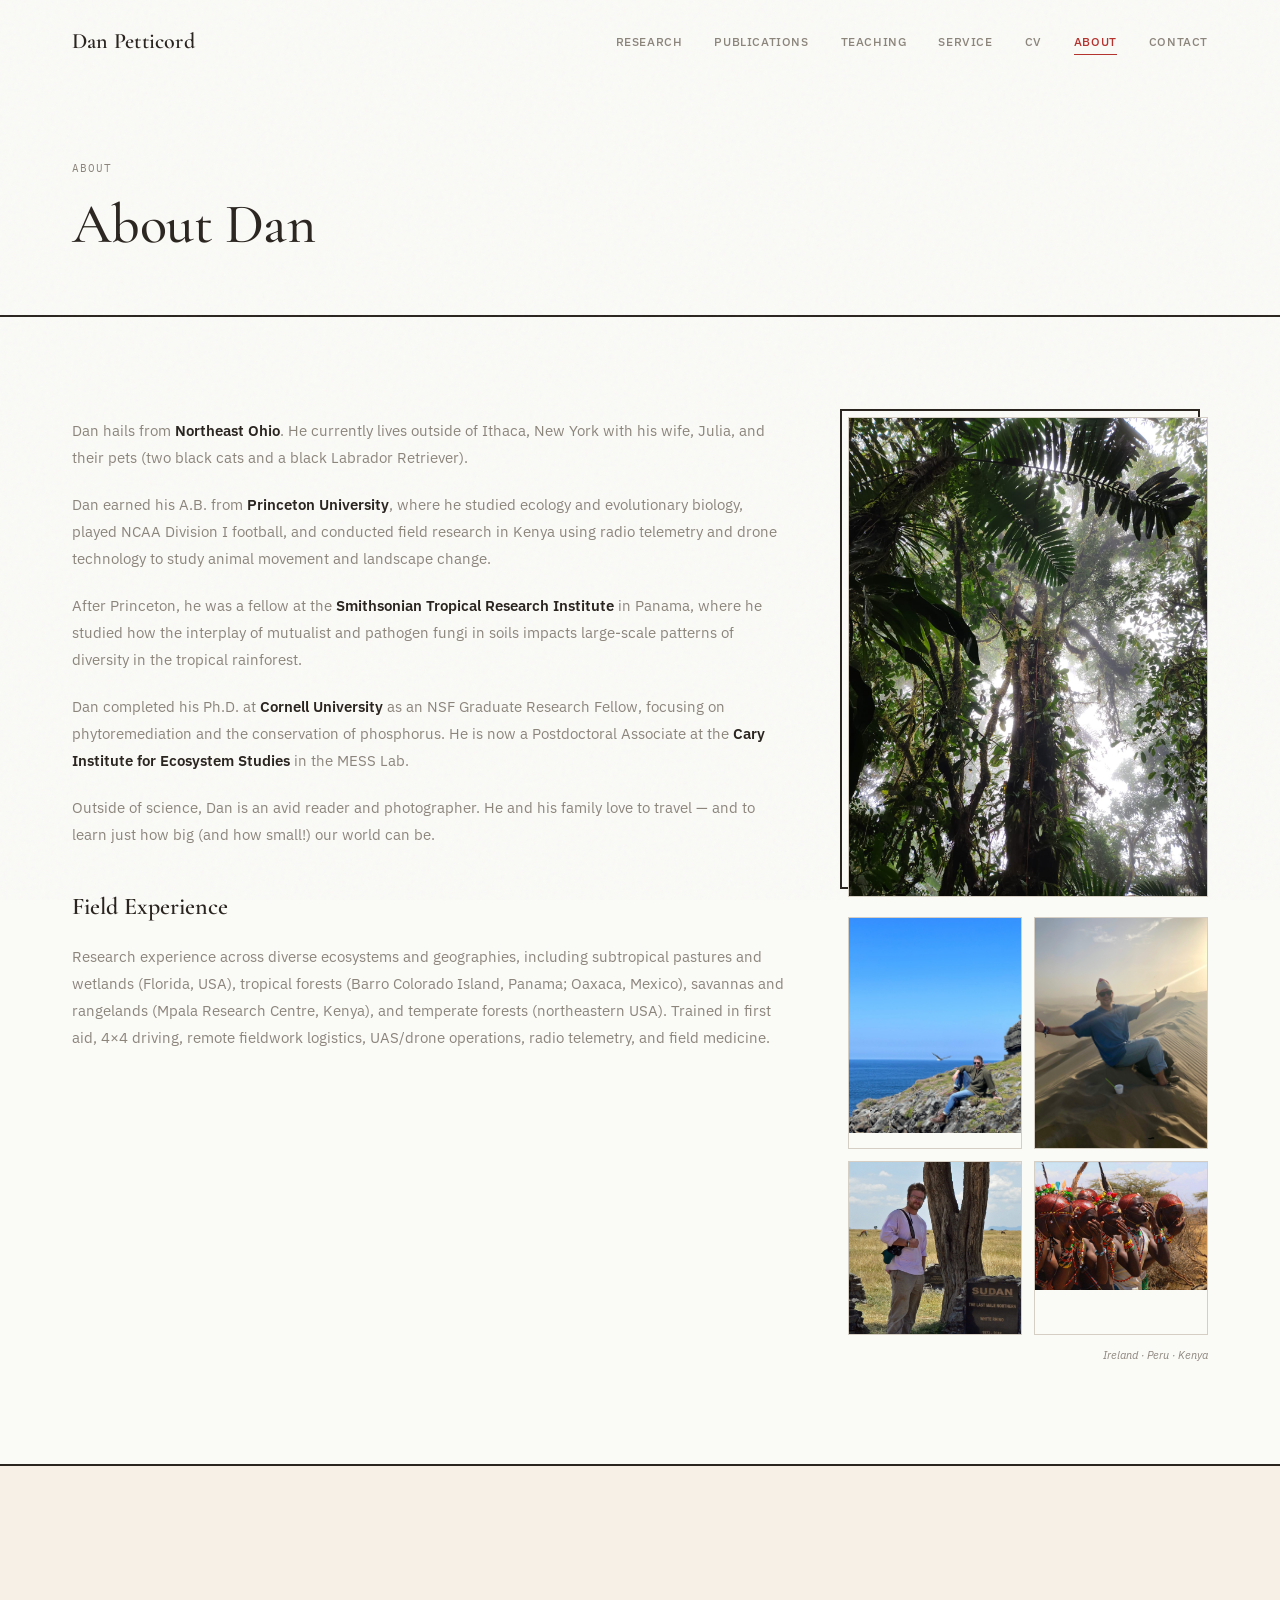
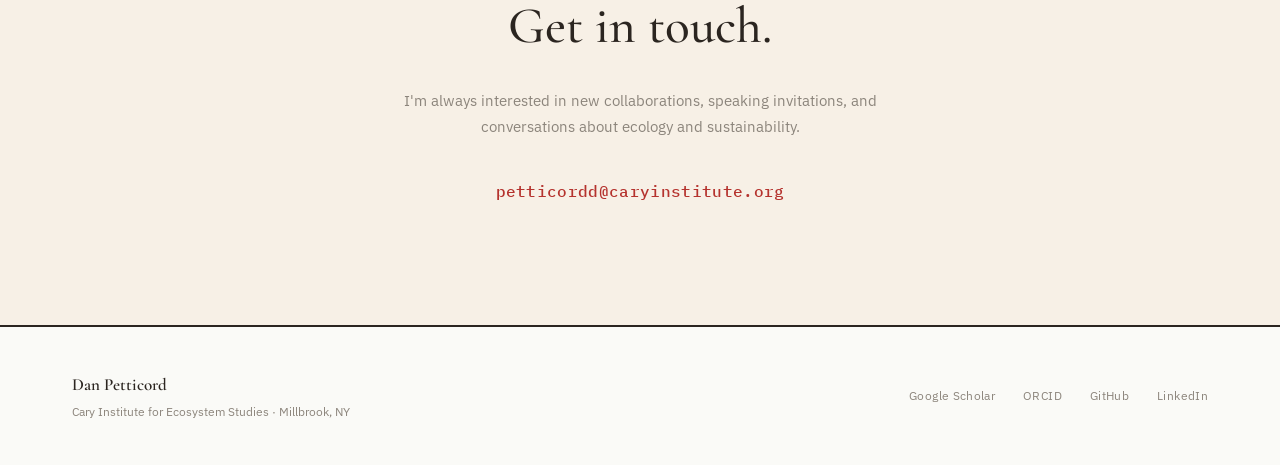
==== about.html @ d8cc1dd7 "v5" ====
<!DOCTYPE html>
<html lang="en">
<head>
  <meta charset="UTF-8">
  <meta name="viewport" content="width=device-width, initial-scale=1.0">
  <title>About — Dan Petticord</title>
  <link rel="preconnect" href="https://fonts.googleapis.com">
  <link rel="preconnect" href="https://fonts.gstatic.com" crossorigin>
  <link href="https://fonts.googleapis.com/css2?family=Cormorant+Garamond:ital,wght@0,300;0,400;0,500;0,600;0,700;1,300;1,400&family=IBM+Plex+Sans:ital,wght@0,300;0,400;0,500;0,600;0,700;1,300;1,400&family=IBM+Plex+Mono:wght@300;400;500&display=swap" rel="stylesheet">
  <link rel="stylesheet" href="css/styles.css">
</head>
<body>

<nav class="nav">
  <a href="index.html" class="nav-name">Dan Petticord</a>
  <div class="nav-links">
    <a href="research.html" class="nav-link">Research</a>
    <a href="publications.html" class="nav-link">Publications</a>
    <a href="teaching.html" class="nav-link">Teaching</a>
    <a href="service.html" class="nav-link">Service</a>
    <a href="cv.html" class="nav-link">CV</a>
    <a href="about.html" class="nav-link active">About</a>
    <a href="contact.html" class="nav-link">Contact</a>
  </div>
  <button class="nav-hamburger" aria-label="Menu"><span></span><span></span><span></span></button>
</nav>

<header class="page-header">
  <div class="page-header-label">About</div>
  <h1 class="page-header-title">About Dan</h1>
</header>

<section class="section about-layout">
  <div class="prose fade-in">
    <p>Dan hails from <strong>Northeast Ohio</strong>. He currently lives outside of Ithaca, New York with his wife, Julia, and their pets (two black cats and a black Labrador Retriever).</p>
    <p>Dan earned his A.B. from <strong>Princeton University</strong>, where he studied ecology and evolutionary biology, played NCAA Division I football, and conducted field research in Kenya using radio telemetry and drone technology to study animal movement and landscape change.</p>
    <p>After Princeton, he was a fellow at the <strong>Smithsonian Tropical Research Institute</strong> in Panama, where he studied how the interplay of mutualist and pathogen fungi in soils impacts large-scale patterns of diversity in the tropical rainforest.</p>
    <p>Dan completed his Ph.D. at <strong>Cornell University</strong> as an NSF Graduate Research Fellow, focusing on phytoremediation and the conservation of phosphorus. He is now a Postdoctoral Associate at the <strong>Cary Institute for Ecosystem Studies</strong> in the MESS Lab.</p>
    <p>Outside of science, Dan is an avid reader and photographer. He and his family love to travel — and to learn just how big (and how small!) our world can be.</p>

    <h3>Field Experience</h3>
    <p>Research experience across diverse ecosystems and geographies, including subtropical pastures and wetlands (Florida, USA), tropical forests (Barro Colorado Island, Panama; Oaxaca, Mexico), savannas and rangelands (Mpala Research Centre, Kenya), and temperate forests (northeastern USA). Trained in first aid, 4×4 driving, remote fieldwork logistics, UAS/drone operations, radio telemetry, and field medicine.</p>
  </div>

  <!-- Photo gallery placeholder -->
  <div class="fade-in anim-delay-2" style="position:sticky;top:120px;">
    <div style="position:relative;">
      <div style="position:absolute;top:-8px;left:-8px;right:8px;bottom:8px;border:2px solid var(--border-dark);z-index:0;"></div>
      <div style="position:relative;z-index:1;width:100%;aspect-ratio:3/4;overflow:hidden;background:var(--grid);border:1px solid var(--border);">
        <img src="images/Climbing.jpg" alt="Dan climbing in the tropical forest canopy" style="width:100%;height:100%;object-fit:cover;">
      </div>
    </div>
    <!-- Additional photos -->
    <div style="display:grid;grid-template-columns:1fr 1fr;gap:12px;margin-top:20px;">
      <div class="photo-gallery-item">
        <img src="images/Ireland.jpg" alt="Ireland">
      </div>
      <div class="photo-gallery-item">
        <img src="images/dan-huacachina.jpg" alt="Dan in Huacachina, Peru">
      </div>
    </div>
    <div style="display:grid;grid-template-columns:1fr 1fr;gap:12px;margin-top:12px;">
      <div class="photo-gallery-item">
        <img src="images/Sudan.jpg" alt="With Sudan, the last male northern white rhino">
      </div>
      <div class="photo-gallery-item">
        <img src="images/Ma_warriors.jpg" alt="With Maasai warriors in Kenya">
      </div>
    </div>
    <p style="font-family:var(--font-sans);font-size:11px;color:var(--muted);font-style:italic;margin-top:12px;text-align:right;">Ireland &middot; Peru &middot; Kenya</p>
  </div>
</section>

<section class="contact-section fade-in">
  <div class="contact-title">Get in touch.</div>
  <div class="contact-desc">I'm always interested in new collaborations, speaking invitations, and conversations about ecology and sustainability.</div>
  <a href="mailto:petticordd@caryinstitute.org" class="contact-email">petticordd@caryinstitute.org</a>
</section>

<footer class="footer">
  <div><div class="footer-name">Dan Petticord</div><div class="footer-sub">Cary Institute for Ecosystem Studies · Millbrook, NY</div></div>
  <div class="footer-links">
    <a href="https://scholar.google.com/citations?user=s1wx64YAAAAJ&hl=en" target="_blank" class="footer-link">Google Scholar</a>
    <a href="#" class="footer-link">ORCID</a>
    <a href="https://github.com/Dpetticord3" target="_blank" class="footer-link">GitHub</a>
    <a href="#" class="footer-link">LinkedIn</a>
  </div>
</footer>
<script src="js/main.js"></script>
</body>
</html>
---- css/styles.css ----
/* ═══════════════════════════════════════════════════════════════════
   DAN PETTICORD — ACADEMIC SITE
   Parchment + Gem Tone Palette · Crisp Black Lines
   ═══════════════════════════════════════════════════════════════════ */

/* ─── CUSTOM PROPERTIES ─── */
:root {
  --warm:       #B5332E;
  --drought:    #C67D3B;
  --teal:       #2E6B6B;
  --forest:     #4A7C3F;
  --plum:       #7A5C8D;
  --slate:      #3A6B8C;
  --absent:     #A8A196;
  --bg:         #FAFAF7;
  --paper:      #F7F0E6;
  --grid:       #E8E4DD;
  --text:       #2B2520;
  --muted:      #8C857C;
  --white:      #FFFFFF;
  --border:     #D4CEC5;
  --border-dark:#2B2520;

  --font-serif: 'Cormorant Garamond', 'Georgia', serif;
  --font-sans:  'IBM Plex Sans', 'Helvetica Neue', sans-serif;
  --font-mono:  'IBM Plex Mono', 'Menlo', monospace;

  --page-pad: 72px;
  --max-width: 1280px;
}

/* ─── RESET & BASE ─── */
*, *::before, *::after { margin: 0; padding: 0; box-sizing: border-box; }

html {
  font-size: 16px;
  scroll-behavior: smooth;
  -webkit-font-smoothing: antialiased;
  -moz-osx-font-smoothing: grayscale;
}

body {
  font-family: var(--font-sans);
  background: var(--bg);
  color: var(--text);
  line-height: 1.6;
  overflow-x: hidden;
}

::selection { background: rgba(181,51,46,0.12); color: var(--text); }

::-webkit-scrollbar { width: 6px; }
::-webkit-scrollbar-track { background: var(--bg); }
::-webkit-scrollbar-thumb { background: var(--border); border-radius: 3px; }
::-webkit-scrollbar-thumb:hover { background: var(--muted); }

a { color: inherit; text-decoration: none; }
img { display: block; max-width: 100%; }

/* ─── PAPER TEXTURE OVERLAY ─── */
body::before {
  content: '';
  position: fixed; inset: 0; z-index: 0; pointer-events: none; opacity: 0.028;
  background-image: url("data:image/svg+xml,%3Csvg viewBox='0 0 256 256' xmlns='http://www.w3.org/2000/svg'%3E%3Cfilter id='n'%3E%3CfeTurbulence type='fractalNoise' baseFrequency='0.75' numOctaves='4' stitchTiles='stitch'/%3E%3C/filter%3E%3Crect width='100%25' height='100%25' filter='url(%23n)'/%3E%3C/svg%3E");
}

/* ─── NAVIGATION ─── */
.nav {
  position: fixed; top: 0; left: 0; right: 0; z-index: 100;
  display: flex; justify-content: space-between; align-items: center;
  padding: 24px var(--page-pad);
  border-bottom: 1.5px solid transparent;
  transition: all 0.4s cubic-bezier(0.16,1,0.3,1);
}

.nav.scrolled {
  padding: 14px var(--page-pad);
  background: rgba(250,250,247,0.95);
  backdrop-filter: blur(20px);
  border-bottom-color: var(--border-dark);
}

.nav-name {
  font-family: var(--font-serif);
  font-weight: 600; font-size: 22px;
  letter-spacing: 0.01em; color: var(--text);
}

.nav-links { display: flex; gap: 32px; align-items: center; }

.nav-link {
  font-family: var(--font-sans);
  font-size: 12px; font-weight: 500;
  color: var(--muted);
  letter-spacing: 0.05em; text-transform: uppercase;
  position: relative; transition: color 0.3s;
}

.nav-link::after {
  content: ''; position: absolute; bottom: -4px; left: 0;
  width: 0; height: 1.5px; background: var(--warm);
  transition: width 0.3s cubic-bezier(0.16,1,0.3,1);
}

.nav-link:hover, .nav-link.active { color: var(--warm); }
.nav-link:hover::after, .nav-link.active::after { width: 100%; }

/* Mobile hamburger */
.nav-hamburger {
  display: none; cursor: pointer; background: none; border: none;
  width: 28px; height: 20px; position: relative; z-index: 110;
}
.nav-hamburger span {
  display: block; width: 100%; height: 2px; background: var(--text);
  position: absolute; left: 0; transition: all 0.3s;
}
.nav-hamburger span:nth-child(1) { top: 0; }
.nav-hamburger span:nth-child(2) { top: 9px; }
.nav-hamburger span:nth-child(3) { top: 18px; }

/* ─── PAGE HEADER (inner pages) ─── */
.page-header {
  padding: 160px var(--page-pad) 60px;
  border-bottom: 2px solid var(--border-dark);
}

.page-header-label {
  font-family: var(--font-mono);
  font-size: 11px; font-weight: 400;
  letter-spacing: 0.1em; text-transform: uppercase;
  color: var(--muted); margin-bottom: 16px;
}

.page-header-title {
  font-family: var(--font-serif);
  font-size: clamp(36px, 4.5vw, 56px);
  font-weight: 500; line-height: 1.1;
  letter-spacing: -0.01em; color: var(--text);
}

.page-header-subtitle {
  font-family: var(--font-sans);
  font-size: 16px; color: var(--muted);
  margin-top: 16px; max-width: 600px; line-height: 1.7;
}

/* Color accent on page header */
.page-header[data-accent="warm"] .page-header-label { color: var(--warm); }
.page-header[data-accent="teal"] .page-header-label { color: var(--teal); }
.page-header[data-accent="forest"] .page-header-label { color: var(--forest); }
.page-header[data-accent="drought"] .page-header-label { color: var(--drought); }
.page-header[data-accent="slate"] .page-header-label { color: var(--slate); }
.page-header[data-accent="plum"] .page-header-label { color: var(--plum); }

/* ─── SECTION COMPONENTS ─── */
.section { padding: 100px var(--page-pad); position: relative; z-index: 1; }
.section--paper { background: var(--paper); }
.section--bordered { border-top: 2px solid var(--border-dark); }

.section-label {
  font-family: var(--font-sans);
  font-size: 11px; font-weight: 600;
  letter-spacing: 0.14em; text-transform: uppercase;
  color: var(--text); margin-bottom: 56px;
  display: flex; align-items: center; gap: 20px;
}

.section-label::after {
  content: ''; flex: 1; height: 1px; background: var(--border);
}

.section-label[data-color="warm"] { color: var(--warm); }
.section-label[data-color="teal"] { color: var(--teal); }
.section-label[data-color="forest"] { color: var(--forest); }
.section-label[data-color="drought"] { color: var(--drought); }

/* ─── STAT BAR ─── */
.stat-bar {
  display: grid; grid-template-columns: repeat(4, 1fr);
  border-top: 2px solid var(--border-dark);
  border-bottom: 2px solid var(--border-dark);
}

.stat-card {
  padding: 52px 36px; text-align: center;
  background: var(--paper);
  border-right: 1px solid var(--border);
}
.stat-card:last-child { border-right: none; }

.stat-num {
  font-family: var(--font-serif);
  font-weight: 600; font-size: 50px; line-height: 1;
  margin-bottom: 10px;
}

.stat-label {
  font-family: var(--font-sans);
  font-size: 11px; color: var(--muted);
  letter-spacing: 0.08em; text-transform: uppercase; font-weight: 500;
}

/* ─── RESEARCH CARDS ─── */
.research-grid {
  display: grid; grid-template-columns: repeat(2, 1fr); gap: 20px;
}

.research-card {
  padding: 44px 36px; border: 1px solid var(--border);
  position: relative; overflow: hidden; cursor: pointer;
  transition: all 0.35s cubic-bezier(0.16,1,0.3,1);
  text-decoration: none; display: block;
}

.research-card::before {
  content: ''; position: absolute; top: 0; left: 0; right: 0; height: 3px;
  transform: scaleX(0); transform-origin: left;
  transition: transform 0.5s cubic-bezier(0.16,1,0.3,1);
}

.research-card:hover { background: var(--white); }
.research-card:hover::before { transform: scaleX(1); }

.research-card[data-color="warm"]::before { background: var(--warm); }
.research-card[data-color="warm"]:hover { border-color: var(--warm); }
.research-card[data-color="warm"] .research-card-num { color: var(--warm); }

.research-card[data-color="teal"]::before { background: var(--teal); }
.research-card[data-color="teal"]:hover { border-color: var(--teal); }
.research-card[data-color="teal"] .research-card-num { color: var(--teal); }

.research-card[data-color="forest"]::before { background: var(--forest); }
.research-card[data-color="forest"]:hover { border-color: var(--forest); }
.research-card[data-color="forest"] .research-card-num { color: var(--forest); }

.research-card[data-color="drought"]::before { background: var(--drought); }
.research-card[data-color="drought"]:hover { border-color: var(--drought); }
.research-card[data-color="drought"] .research-card-num { color: var(--drought); }

.research-card[data-color="slate"]::before { background: var(--slate); }
.research-card[data-color="slate"]:hover { border-color: var(--slate); }
.research-card[data-color="slate"] .research-card-num { color: var(--slate); }

.research-card[data-color="plum"]::before { background: var(--plum); }
.research-card[data-color="plum"]:hover { border-color: var(--plum); }
.research-card[data-color="plum"] .research-card-num { color: var(--plum); }

.research-card-num {
  font-family: var(--font-mono);
  font-size: 11px; margin-bottom: 24px;
  letter-spacing: 0.05em; font-weight: 500;
}

.research-card-title {
  font-family: var(--font-serif);
  font-size: 26px; font-weight: 600;
  line-height: 1.2; margin-bottom: 14px; color: var(--text);
}

.research-card-desc {
  font-family: var(--font-sans);
  font-size: 14px; color: var(--muted); line-height: 1.7;
}

.research-card-more {
  margin-top: 20px; font-family: var(--font-sans);
  font-size: 12px; font-weight: 500;
  letter-spacing: 0.04em; color: transparent;
  transition: color 0.4s;
}
.research-card:hover .research-card-more { color: var(--muted); }

/* ─── PUBLICATION ITEMS ─── */
.pub-item {
  display: grid; grid-template-columns: 52px 1fr 56px;
  gap: 24px; align-items: baseline;
  padding: 18px 0 18px 12px;
  border-bottom: 1px solid var(--border);
  transition: all 0.3s; cursor: default;
}

.pub-item:hover { padding-left: 24px; background: var(--paper); }

.pub-num {
  font-family: var(--font-mono);
  font-size: 12px; color: var(--muted);
}

.pub-title {
  font-family: var(--font-sans);
  font-size: 15px; color: var(--muted);
  line-height: 1.55; transition: color 0.3s;
}
.pub-item:hover .pub-title { color: var(--text); }

.pub-first-badge {
  display: inline-block; font-family: var(--font-mono);
  font-size: 9px; font-weight: 500;
  letter-spacing: 0.1em; text-transform: uppercase;
  margin-right: 10px; padding: 2px 8px;
  border: 1.5px solid var(--warm); color: var(--warm);
  vertical-align: middle;
}

.pub-cofirst-badge {
  display: inline-block; font-family: var(--font-mono);
  font-size: 9px; font-weight: 500;
  letter-spacing: 0.1em; text-transform: uppercase;
  margin-right: 10px; padding: 2px 8px;
  border: 1.5px solid var(--drought); color: var(--drought);
  vertical-align: middle;
}

.pub-link {
  display: inline-block; font-family: var(--font-mono);
  font-size: 10px; color: var(--teal); margin-top: 6px;
  letter-spacing: 0.03em; transition: color 0.3s;
}
.pub-link:hover { color: var(--warm); }

/* Collaboration bracket grouping */
.pub-group-bracket {
  border-left: 3px solid var(--border);
  padding-left: 20px; margin-left: 12px;
  margin-top: 8px; margin-bottom: 8px;
}
.pub-group-bracket-label {
  font-family: var(--font-sans); font-size: 12px;
  font-weight: 500; color: var(--muted);
  margin-bottom: 4px; font-style: italic;
}

.pub-journal {
  font-family: var(--font-sans);
  font-size: 13px; color: var(--muted);
  font-style: italic; margin-top: 5px;
  transition: color 0.3s;
}
.pub-item:hover .pub-journal { color: var(--teal); }

.pub-year {
  font-family: var(--font-mono);
  font-size: 12px; color: var(--muted); text-align: right;
}

/* Publication group headers */
.pub-group {
  margin-top: 64px; margin-bottom: 32px;
  padding: 32px; background: var(--paper);
  border: 1px solid var(--border);
  display: grid; grid-template-columns: 1fr 200px; gap: 32px;
  align-items: center;
}

.pub-group-title {
  font-family: var(--font-serif);
  font-size: 22px; font-weight: 600;
  color: var(--text); line-height: 1.3;
}

.pub-group-desc {
  font-family: var(--font-sans);
  font-size: 13px; color: var(--muted);
  margin-top: 8px; line-height: 1.6;
}

.pub-group-photo {
  width: 100%; aspect-ratio: 4/3;
  background: var(--grid); border: 1px solid var(--border);
  display: flex; align-items: center; justify-content: center;
  font-family: var(--font-mono); font-size: 10px; color: var(--muted);
}

/* ─── JOURNEY TIMELINE ─── */
.journey-item {
  display: grid; grid-template-columns: 140px 1fr;
  gap: 32px; padding: 28px 0; position: relative;
  border-bottom: 1px solid var(--border);
}
.journey-item:last-child { border-bottom: none; }

.journey-dot {
  position: absolute; left: -24px; top: 36px;
  width: 8px; height: 8px; border-radius: 50%;
  border: 2px solid var(--bg);
}

.journey-period {
  font-family: var(--font-mono);
  font-size: 12px; color: var(--muted);
  letter-spacing: 0.03em; padding-top: 4px;
}

.journey-role {
  font-family: var(--font-serif);
  font-size: 23px; font-weight: 600;
  color: var(--text); margin-bottom: 4px;
}

.journey-place {
  font-family: var(--font-sans);
  font-size: 14px; font-weight: 500; margin-bottom: 2px;
}

.journey-detail {
  font-family: var(--font-sans);
  font-size: 13px; color: var(--muted); font-style: italic;
}

/* ─── TEACHING CARDS ─── */
.teaching-grid { display: grid; grid-template-columns: 1fr 1fr; gap: 20px; }

.teaching-card {
  padding: 32px 28px; border: 1px solid var(--border);
  background: var(--white); position: relative; overflow: hidden;
}

.teaching-strip {
  position: absolute; top: 0; left: 0; bottom: 0; width: 4px;
}

.teaching-header {
  display: flex; justify-content: space-between;
  align-items: flex-start; margin-bottom: 14px; padding-left: 8px;
}

.teaching-role {
  font-family: var(--font-mono);
  font-size: 10px; font-weight: 500;
  letter-spacing: 0.08em; text-transform: uppercase;
}

.teaching-semester {
  font-family: var(--font-mono);
  font-size: 11px; color: var(--muted);
}

.teaching-course {
  font-family: var(--font-serif);
  font-size: 23px; font-weight: 600;
  color: var(--text); margin-bottom: 4px; padding-left: 8px;
}

.teaching-code {
  font-family: var(--font-mono);
  font-size: 11px; color: var(--muted); padding-left: 8px;
}

.teaching-note {
  font-family: var(--font-sans);
  font-size: 13px; color: var(--muted);
  font-style: italic; padding-left: 8px; margin-top: 10px;
}

/* ─── CV PAGE ─── */
.cv-section { margin-bottom: 56px; }

.cv-section-title {
  font-family: var(--font-sans);
  font-size: 12px; font-weight: 600;
  letter-spacing: 0.12em; text-transform: uppercase;
  color: var(--text); padding-bottom: 12px;
  border-bottom: 2px solid var(--border-dark);
  margin-bottom: 24px;
}

.cv-entry {
  display: grid; grid-template-columns: 140px 1fr;
  gap: 24px; padding: 12px 0;
  font-size: 14px;
}

.cv-date {
  font-family: var(--font-mono);
  font-size: 12px; color: var(--muted);
  padding-top: 2px;
}

.cv-role { font-weight: 600; color: var(--text); }
.cv-place { color: var(--muted); }
.cv-detail { font-size: 13px; color: var(--muted); font-style: italic; margin-top: 2px; }

.cv-pub-entry {
  padding: 8px 0;
  font-size: 14px; color: var(--muted);
  line-height: 1.6;
}

.cv-pub-entry strong { color: var(--text); font-weight: 600; }

/* ─── BUTTONS ─── */
.btn {
  display: inline-block;
  font-family: var(--font-sans);
  font-size: 12px; font-weight: 600;
  letter-spacing: 0.08em; text-transform: uppercase;
  padding: 12px 28px; cursor: pointer;
  transition: all 0.3s; border-radius: 0;
}

.btn--primary {
  background: var(--text); color: var(--bg);
  border: 2px solid var(--text);
}
.btn--primary:hover { background: var(--warm); border-color: var(--warm); }

.btn--outline {
  background: transparent; color: var(--text);
  border: 2px solid var(--border);
}
.btn--outline:hover { border-color: var(--text); }

.btn--center { display: flex; justify-content: center; margin-top: 44px; }

/* ─── CONTACT ─── */
.contact-section {
  padding: 120px var(--page-pad);
  border-top: 2px solid var(--border-dark);
  text-align: center; background: var(--paper);
}

.contact-title {
  font-family: var(--font-serif);
  font-size: clamp(32px, 4vw, 52px);
  font-weight: 500; color: var(--text); margin-bottom: 20px;
}

.contact-desc {
  font-family: var(--font-sans);
  font-size: 15px; color: var(--muted);
  max-width: 480px; margin: 0 auto 40px; line-height: 1.7;
}

.contact-email {
  font-family: var(--font-mono);
  font-size: 16px; color: var(--warm);
  font-weight: 500; letter-spacing: 0.02em;
}

/* ─── FOOTER ─── */
.footer {
  padding: 44px var(--page-pad);
  border-top: 2px solid var(--border-dark);
  display: flex; justify-content: space-between; align-items: center;
  background: var(--bg);
}

.footer-name {
  font-family: var(--font-serif);
  font-size: 17px; font-weight: 600;
  color: var(--text); margin-bottom: 4px;
}

.footer-sub {
  font-family: var(--font-sans);
  font-size: 12px; color: var(--muted);
}

.footer-links { display: flex; gap: 28px; }

.footer-link {
  font-family: var(--font-sans);
  font-size: 12px; color: var(--muted);
  letter-spacing: 0.03em; transition: color 0.3s;
}
.footer-link:hover { color: var(--warm); }

/* ─── ANIMATIONS ─── */
.fade-in {
  opacity: 0; transform: translateY(20px);
  transition: opacity 0.7s cubic-bezier(0.16,1,0.3,1),
              transform 0.7s cubic-bezier(0.16,1,0.3,1);
}
.fade-in.visible { opacity: 1; transform: translateY(0); }

@keyframes fadeIn {
  from { opacity: 0; transform: translateY(14px); }
  to   { opacity: 1; transform: translateY(0); }
}

@keyframes pulse {
  0%, 100% { opacity: 0.3; }
  50%      { opacity: 0.7; }
}

.anim-delay-1 { transition-delay: 0.1s; }
.anim-delay-2 { transition-delay: 0.2s; }
.anim-delay-3 { transition-delay: 0.3s; }
.anim-delay-4 { transition-delay: 0.4s; }
.anim-delay-5 { transition-delay: 0.5s; }
.anim-delay-6 { transition-delay: 0.6s; }

/* ─── CONTENT PROSE ─── */
.prose { max-width: 720px; }
.prose p {
  font-family: var(--font-sans);
  font-size: 15px; color: var(--muted);
  line-height: 1.8; margin-bottom: 20px;
}
.prose p strong { color: var(--text); font-weight: 600; }
.prose h3 {
  font-family: var(--font-serif);
  font-size: 24px; font-weight: 600;
  color: var(--text); margin: 40px 0 16px;
}

/* ─── RESEARCH SUBPAGE ─── */
.research-sub-hero {
  padding: 160px var(--page-pad) 80px;
  display: grid; grid-template-columns: 1fr 1fr; gap: 60px;
  align-items: end;
  border-bottom: 2px solid var(--border-dark);
}

.research-sub-papers {
  padding: 80px var(--page-pad);
}

.research-paper-card {
  display: grid; grid-template-columns: 1fr 240px;
  gap: 32px; padding: 28px 0;
  border-bottom: 1px solid var(--border);
  align-items: start;
}

.research-paper-card:last-child { border-bottom: none; }

.research-paper-title {
  font-family: var(--font-sans);
  font-size: 15px; font-weight: 500;
  color: var(--text); line-height: 1.5; margin-bottom: 6px;
}

.research-paper-journal {
  font-family: var(--font-sans);
  font-size: 13px; color: var(--muted); font-style: italic;
}

.research-paper-figure {
  width: 100%; aspect-ratio: 16/10;
  background: var(--grid); border: 1px solid var(--border);
  display: flex; align-items: center; justify-content: center;
  font-family: var(--font-mono); font-size: 10px; color: var(--muted);
}

/* ─── ABOUT PAGE LAYOUT ─── */
.about-layout {
  display: grid;
  grid-template-columns: 1fr 360px;
  gap: 60px;
  align-items: start;
}

/* ─── PHOTO GALLERIES ─── */
.photo-gallery {
  display: grid;
  gap: 20px;
  padding: 48px var(--page-pad);
  align-items: start;
}
.photo-gallery--cols-3 { grid-template-columns: repeat(3, 1fr); }
.photo-gallery--cols-2 { grid-template-columns: repeat(2, 1fr); }
.photo-gallery--cols-1 { grid-template-columns: 1fr; max-width: 480px; }

.photo-gallery-item {
  border: 1px solid var(--border);
  overflow: hidden;
}
.photo-gallery-item img {
  width: 100%;
  height: auto;
  display: block;
}
.photo-gallery-caption {
  font-family: var(--font-sans);
  font-size: 11px;
  color: var(--muted);
  font-style: italic;
  margin-top: 12px;
  text-align: right;
  padding: 0 var(--page-pad);
}

/* ─── PAGE BANNER (teaching, service) ─── */
.page-banner {
  padding: 40px var(--page-pad) 0;
}
.page-banner-strip {
  width: 100%;
  overflow: hidden;
  border-bottom: 2px solid var(--border-dark);
}
.page-banner-strip img {
  width: 100%;
  height: auto;
  display: block;
}
.page-banner-caption {
  font-family: var(--font-sans);
  font-size: 11px;
  color: var(--muted);
  font-style: italic;
  margin-top: 10px;
  text-align: right;
}

/* ─── MEDIA CARDS (service page) ─── */
.media-grid {
  display: grid;
  grid-template-columns: repeat(2, 1fr);
  gap: 16px;
}
.media-card {
  padding: 24px 28px;
  border: 1px solid var(--border);
  background: var(--white);
  transition: all 0.3s;
}
.media-card:hover {
  background: var(--paper);
  border-color: var(--border-dark);
}
.media-card-year {
  font-family: var(--font-mono);
  font-size: 11px;
  color: var(--muted);
  margin-bottom: 10px;
}
.media-card-title {
  font-family: var(--font-serif);
  font-size: 18px;
  font-weight: 600;
  color: var(--text);
  line-height: 1.3;
  margin-bottom: 6px;
}
.media-card-outlet {
  font-family: var(--font-sans);
  font-size: 13px;
  color: var(--muted);
  font-style: italic;
}

/* ─── RESPONSIVE ─── */
@media (max-width: 1024px) {
  :root { --page-pad: 40px; }
  .stat-bar { grid-template-columns: repeat(2, 1fr); }
  .stat-card:nth-child(2) { border-right: none; }
  .pub-group { grid-template-columns: 1fr; }
  .pub-group-photo { max-width: 240px; }
  .research-sub-hero { grid-template-columns: 1fr; }
  .research-paper-card { grid-template-columns: 1fr; }
}

@media (max-width: 768px) {
  :root { --page-pad: 24px; }
  .nav-links { display: none; }
  .nav-hamburger { display: block; }
  .research-grid { grid-template-columns: 1fr; }
  .teaching-grid { grid-template-columns: 1fr; }
  .stat-bar { grid-template-columns: 1fr; }
  .stat-card { border-right: none; border-bottom: 1px solid var(--border); }
  .hero-grid { grid-template-columns: 1fr !important; }
  .hero-photo-wrap { display: none; }
  .cv-entry { grid-template-columns: 1fr; gap: 4px; }
  .journey-item { grid-template-columns: 1fr; gap: 4px; }
  .footer { flex-direction: column; gap: 20px; text-align: center; }
  .photo-gallery--cols-3 { grid-template-columns: 1fr; }
  .photo-gallery--cols-2 { grid-template-columns: 1fr; }
  .media-grid { grid-template-columns: 1fr; }
  .about-layout { grid-template-columns: 1fr; }
}
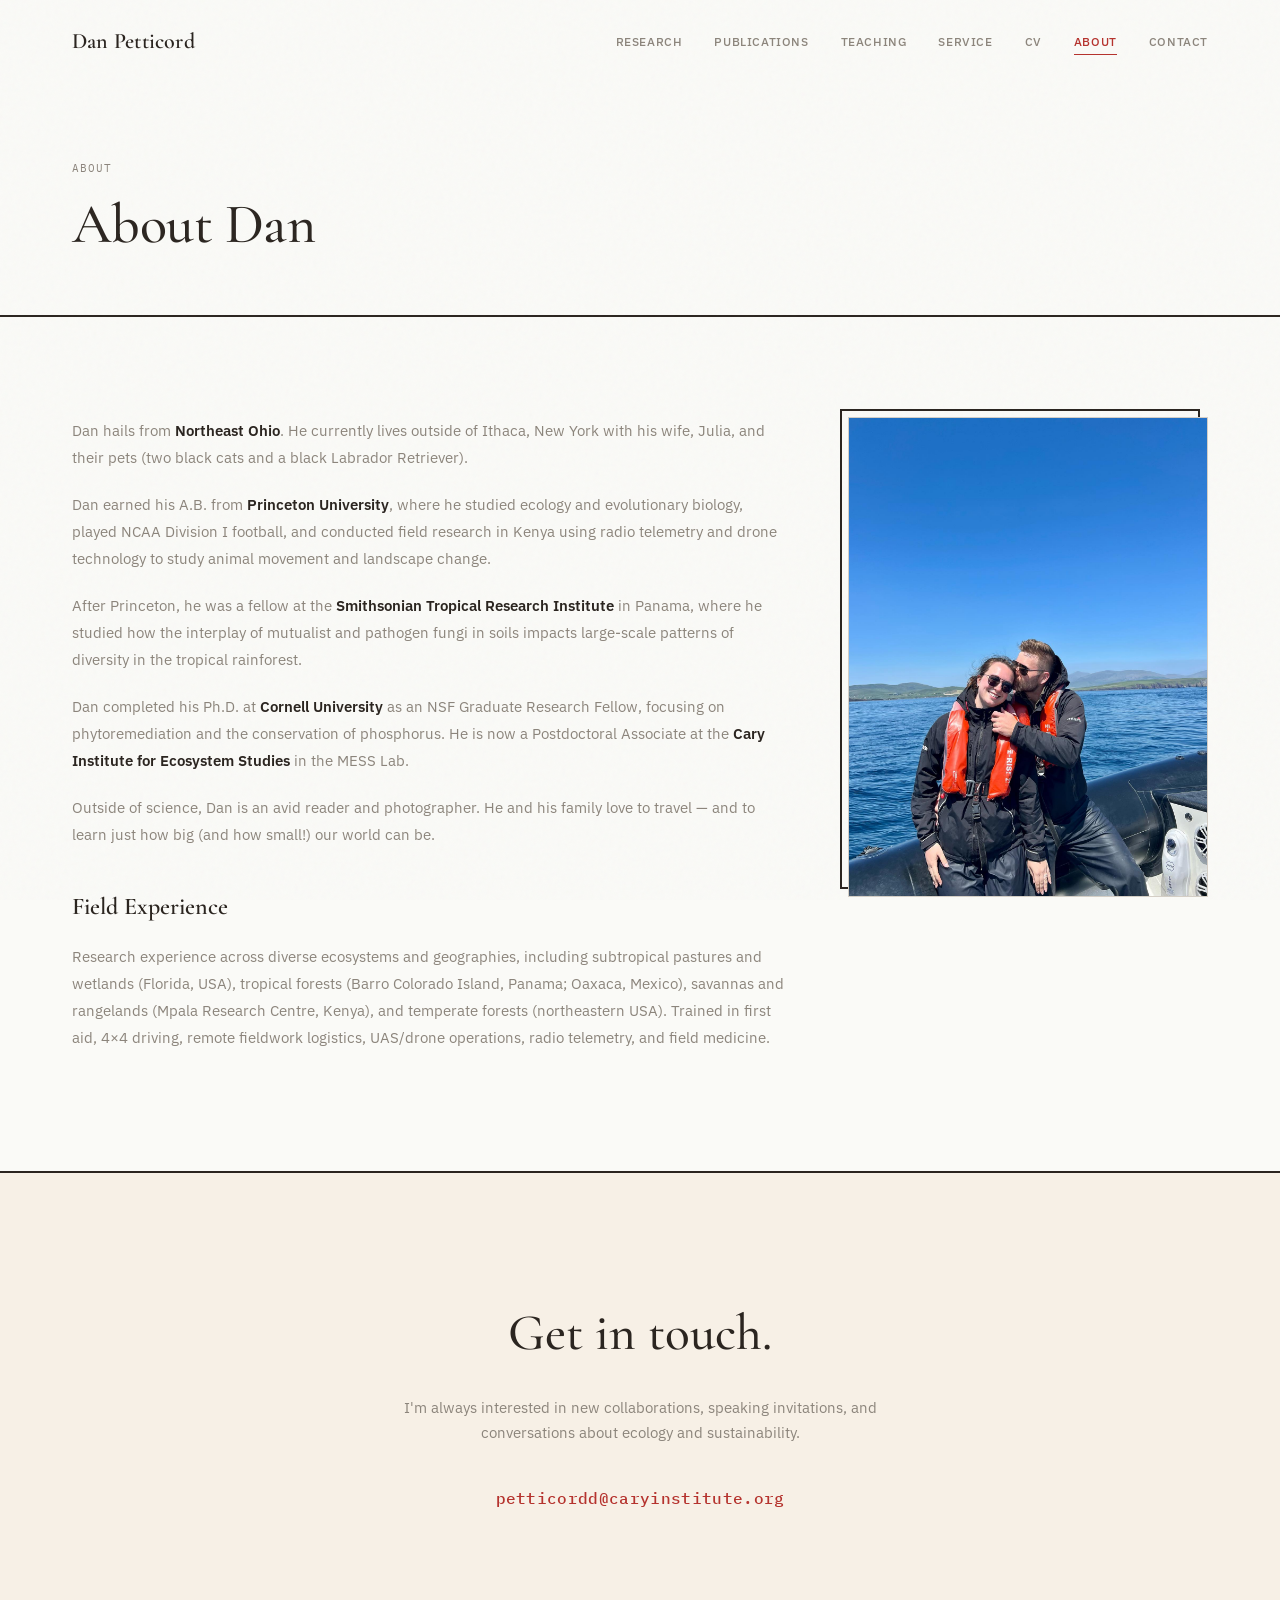
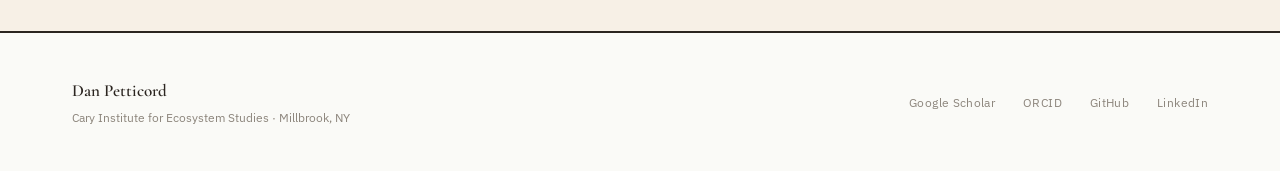
==== commit 2e2a91c9: "v5" ====
--- a/about.html
+++ b/about.html
@@ -42,32 +42,13 @@
     <p>Research experience across diverse ecosystems and geographies, including subtropical pastures and wetlands (Florida, USA), tropical forests (Barro Colorado Island, Panama; Oaxaca, Mexico), savannas and rangelands (Mpala Research Centre, Kenya), and temperate forests (northeastern USA). Trained in first aid, 4×4 driving, remote fieldwork logistics, UAS/drone operations, radio telemetry, and field medicine.</p>
   </div>
 
-  <!-- Photo gallery placeholder -->
   <div class="fade-in anim-delay-2" style="position:sticky;top:120px;">
     <div style="position:relative;">
       <div style="position:absolute;top:-8px;left:-8px;right:8px;bottom:8px;border:2px solid var(--border-dark);z-index:0;"></div>
       <div style="position:relative;z-index:1;width:100%;aspect-ratio:3/4;overflow:hidden;background:var(--grid);border:1px solid var(--border);">
-        <img src="images/Climbing.jpg" alt="Dan climbing in the tropical forest canopy" style="width:100%;height:100%;object-fit:cover;">
+        <img id="about-photo" src="images/DJ.jpg" alt="Dan in the field" style="width:100%;height:100%;object-fit:cover;transition:opacity 0.5s ease;">
       </div>
     </div>
-    <!-- Additional photos -->
-    <div style="display:grid;grid-template-columns:1fr 1fr;gap:12px;margin-top:20px;">
-      <div class="photo-gallery-item">
-        <img src="images/Ireland.jpg" alt="Ireland">
-      </div>
-      <div class="photo-gallery-item">
-        <img src="images/dan-huacachina.jpg" alt="Dan in Huacachina, Peru">
-      </div>
-    </div>
-    <div style="display:grid;grid-template-columns:1fr 1fr;gap:12px;margin-top:12px;">
-      <div class="photo-gallery-item">
-        <img src="images/Sudan.jpg" alt="With Sudan, the last male northern white rhino">
-      </div>
-      <div class="photo-gallery-item">
-        <img src="images/Ma_warriors.jpg" alt="With Maasai warriors in Kenya">
-      </div>
-    </div>
-    <p style="font-family:var(--font-sans);font-size:11px;color:var(--muted);font-style:italic;margin-top:12px;text-align:right;">Ireland &middot; Peru &middot; Kenya</p>
   </div>
 </section>
 
--- a/css/styles.css
+++ b/css/styles.css
@@ -118,6 +118,10 @@
 .nav-hamburger span:nth-child(2) { top: 9px; }
 .nav-hamburger span:nth-child(3) { top: 18px; }
 
+.nav-hamburger.active span:nth-child(1) { top: 9px; transform: rotate(45deg); }
+.nav-hamburger.active span:nth-child(2) { opacity: 0; }
+.nav-hamburger.active span:nth-child(3) { top: 9px; transform: rotate(-45deg); }
+
 /* ─── PAGE HEADER (inner pages) ─── */
 .page-header {
   padding: 160px var(--page-pad) 60px;
@@ -754,8 +758,16 @@
 
 @media (max-width: 768px) {
   :root { --page-pad: 24px; }
-  .nav-links { display: none; }
-  .nav-hamburger { display: block; }
+  .nav-links {
+    display: none;
+    position: fixed; top: 0; left: 0; right: 0; bottom: 0;
+    background: var(--bg); z-index: 100;
+    flex-direction: column; align-items: center; justify-content: center;
+    gap: 28px;
+  }
+  .nav-links.open { display: flex; }
+  .nav-links.open .nav-link { font-size: 22px; }
+  .nav-hamburger { display: block; z-index: 110; }
   .research-grid { grid-template-columns: 1fr; }
   .teaching-grid { grid-template-columns: 1fr; }
   .stat-bar { grid-template-columns: 1fr; }
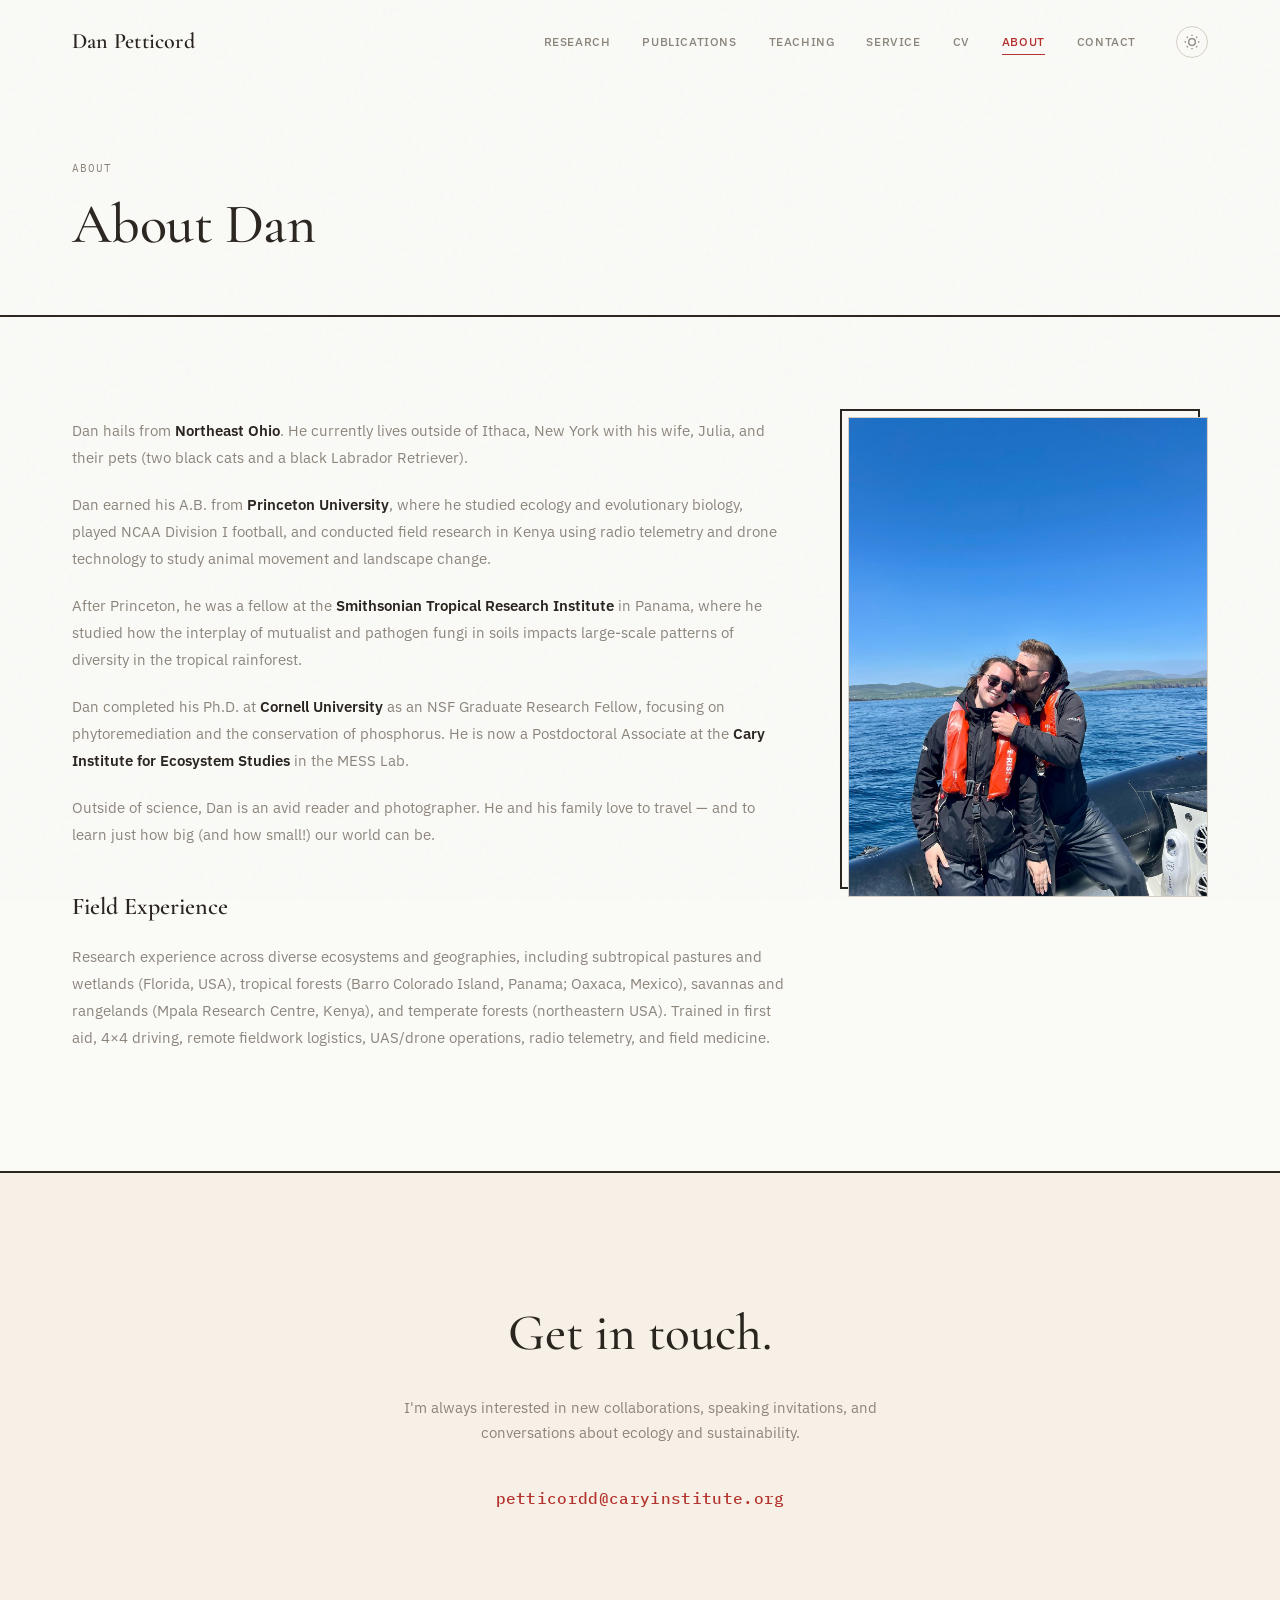
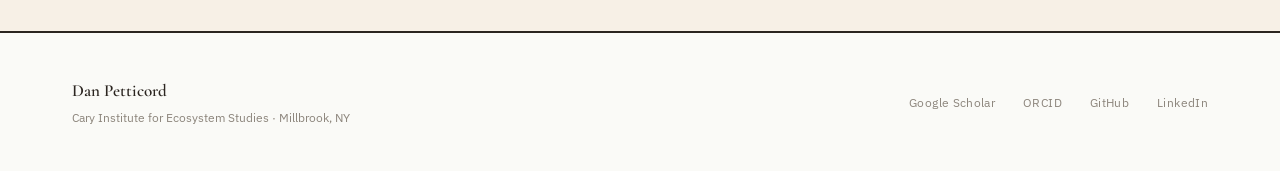
==== commit 8671e19f: "v7 v7" ====
--- a/about.html
+++ b/about.html
@@ -8,6 +8,7 @@
   <link rel="preconnect" href="https://fonts.gstatic.com" crossorigin>
   <link href="https://fonts.googleapis.com/css2?family=Cormorant+Garamond:ital,wght@0,300;0,400;0,500;0,600;0,700;1,300;1,400&family=IBM+Plex+Sans:ital,wght@0,300;0,400;0,500;0,600;0,700;1,300;1,400&family=IBM+Plex+Mono:wght@300;400;500&display=swap" rel="stylesheet">
   <link rel="stylesheet" href="css/styles.css">
+  <script>if(localStorage.getItem('theme')==='dark')document.documentElement.setAttribute('data-theme','dark');</script>
 </head>
 <body>
 
@@ -21,6 +22,10 @@
     <a href="cv.html" class="nav-link">CV</a>
     <a href="about.html" class="nav-link active">About</a>
     <a href="contact.html" class="nav-link">Contact</a>
+    <button class="theme-toggle" aria-label="Toggle theme" title="Toggle light/dark theme">
+      <svg class="theme-icon-sun" width="16" height="16" viewBox="0 0 24 24" fill="none" stroke="currentColor" stroke-width="2"><circle cx="12" cy="12" r="5"/><path d="M12 1v2M12 21v2M4.22 4.22l1.42 1.42M18.36 18.36l1.42 1.42M1 12h2M21 12h2M4.22 19.78l1.42-1.42M18.36 5.64l1.42-1.42"/></svg>
+      <svg class="theme-icon-moon" width="16" height="16" viewBox="0 0 24 24" fill="none" stroke="currentColor" stroke-width="2"><path d="M21 12.79A9 9 0 1111.21 3 7 7 0 0021 12.79z"/></svg>
+    </button>
   </div>
   <button class="nav-hamburger" aria-label="Menu"><span></span><span></span><span></span></button>
 </nav>
@@ -46,7 +51,7 @@
     <div style="position:relative;">
       <div style="position:absolute;top:-8px;left:-8px;right:8px;bottom:8px;border:2px solid var(--border-dark);z-index:0;"></div>
       <div style="position:relative;z-index:1;width:100%;aspect-ratio:3/4;overflow:hidden;background:var(--grid);border:1px solid var(--border);">
-        <img id="about-photo" src="images/DJ.jpg" alt="Dan in the field" style="width:100%;height:100%;object-fit:cover;transition:opacity 0.5s ease;">
+        <img id="about-photo" src="images/DJ.jpg" alt="Dan in the field" style="width:100%;height:100%;object-fit:cover;transition:opacity 0.6s cubic-bezier(0.4,0,0.2,1);will-change:opacity;">
       </div>
     </div>
   </div>
@@ -62,9 +67,9 @@
   <div><div class="footer-name">Dan Petticord</div><div class="footer-sub">Cary Institute for Ecosystem Studies · Millbrook, NY</div></div>
   <div class="footer-links">
     <a href="https://scholar.google.com/citations?user=s1wx64YAAAAJ&hl=en" target="_blank" class="footer-link">Google Scholar</a>
-    <a href="#" class="footer-link">ORCID</a>
+    <a href="https://orcid.org/0000-0002-1764-6321" target="_blank" class="footer-link">ORCID</a>
     <a href="https://github.com/Dpetticord3" target="_blank" class="footer-link">GitHub</a>
-    <a href="#" class="footer-link">LinkedIn</a>
+    <a href="https://www.linkedin.com/in/dpetticord/" target="_blank" class="footer-link">LinkedIn</a>
   </div>
 </footer>
 <script src="js/main.js"></script>
--- a/css/styles.css
+++ b/css/styles.css
@@ -29,6 +29,43 @@
   --max-width: 1280px;
 }
 
+/* ─── DARK THEME ─── */
+[data-theme="dark"] {
+  --bg:         #1a1916;
+  --paper:      #222019;
+  --grid:       #33302a;
+  --text:       #e8e4dd;
+  --muted:      #9a948b;
+  --white:      #2a2722;
+  --border:     #3d3a33;
+  --border-dark:#e8e4dd;
+}
+[data-theme="dark"] body::before { opacity: 0.015; }
+[data-theme="dark"] .nav.scrolled { background: rgba(26,25,22,0.95); }
+[data-theme="dark"] .nav-links { background: var(--bg); }
+[data-theme="dark"] ::selection { background: rgba(181,51,46,0.25); }
+[data-theme="dark"] .stat-card { background: var(--paper); }
+[data-theme="dark"] .teaching-card { background: var(--paper); border-color: var(--border); }
+[data-theme="dark"] .research-card:hover { background: var(--paper); }
+[data-theme="dark"] .contact-section { background: var(--paper); }
+[data-theme="dark"] .footer { background: var(--bg); }
+[data-theme="dark"] .pub-item:hover { background: var(--paper); }
+[data-theme="dark"] .media-card { background: var(--paper); }
+[data-theme="dark"] .media-card:hover { background: var(--grid); }
+
+/* ─── THEME TOGGLE ─── */
+.theme-toggle {
+  background: none; border: 1px solid var(--border); cursor: pointer;
+  width: 32px; height: 32px; border-radius: 50%;
+  display: flex; align-items: center; justify-content: center;
+  color: var(--muted); transition: color 0.3s, border-color 0.3s;
+  margin-left: 8px; padding: 0;
+}
+.theme-toggle:hover { color: var(--warm); border-color: var(--warm); }
+.theme-icon-moon { display: none; }
+[data-theme="dark"] .theme-icon-sun { display: none; }
+[data-theme="dark"] .theme-icon-moon { display: block; }
+
 /* ─── RESET & BASE ─── */
 *, *::before, *::after { margin: 0; padding: 0; box-sizing: border-box; }
 
@@ -45,6 +82,7 @@
   color: var(--text);
   line-height: 1.6;
   overflow-x: hidden;
+  transition: background 0.4s ease, color 0.4s ease;
 }
 
 ::selection { background: rgba(181,51,46,0.12); color: var(--text); }
@@ -768,6 +806,7 @@
   .nav-links.open { display: flex; }
   .nav-links.open .nav-link { font-size: 22px; }
   .nav-hamburger { display: block; z-index: 110; }
+  .theme-toggle { position: absolute; right: 60px; top: 50%; transform: translateY(-50%); }
   .research-grid { grid-template-columns: 1fr; }
   .teaching-grid { grid-template-columns: 1fr; }
   .stat-bar { grid-template-columns: 1fr; }
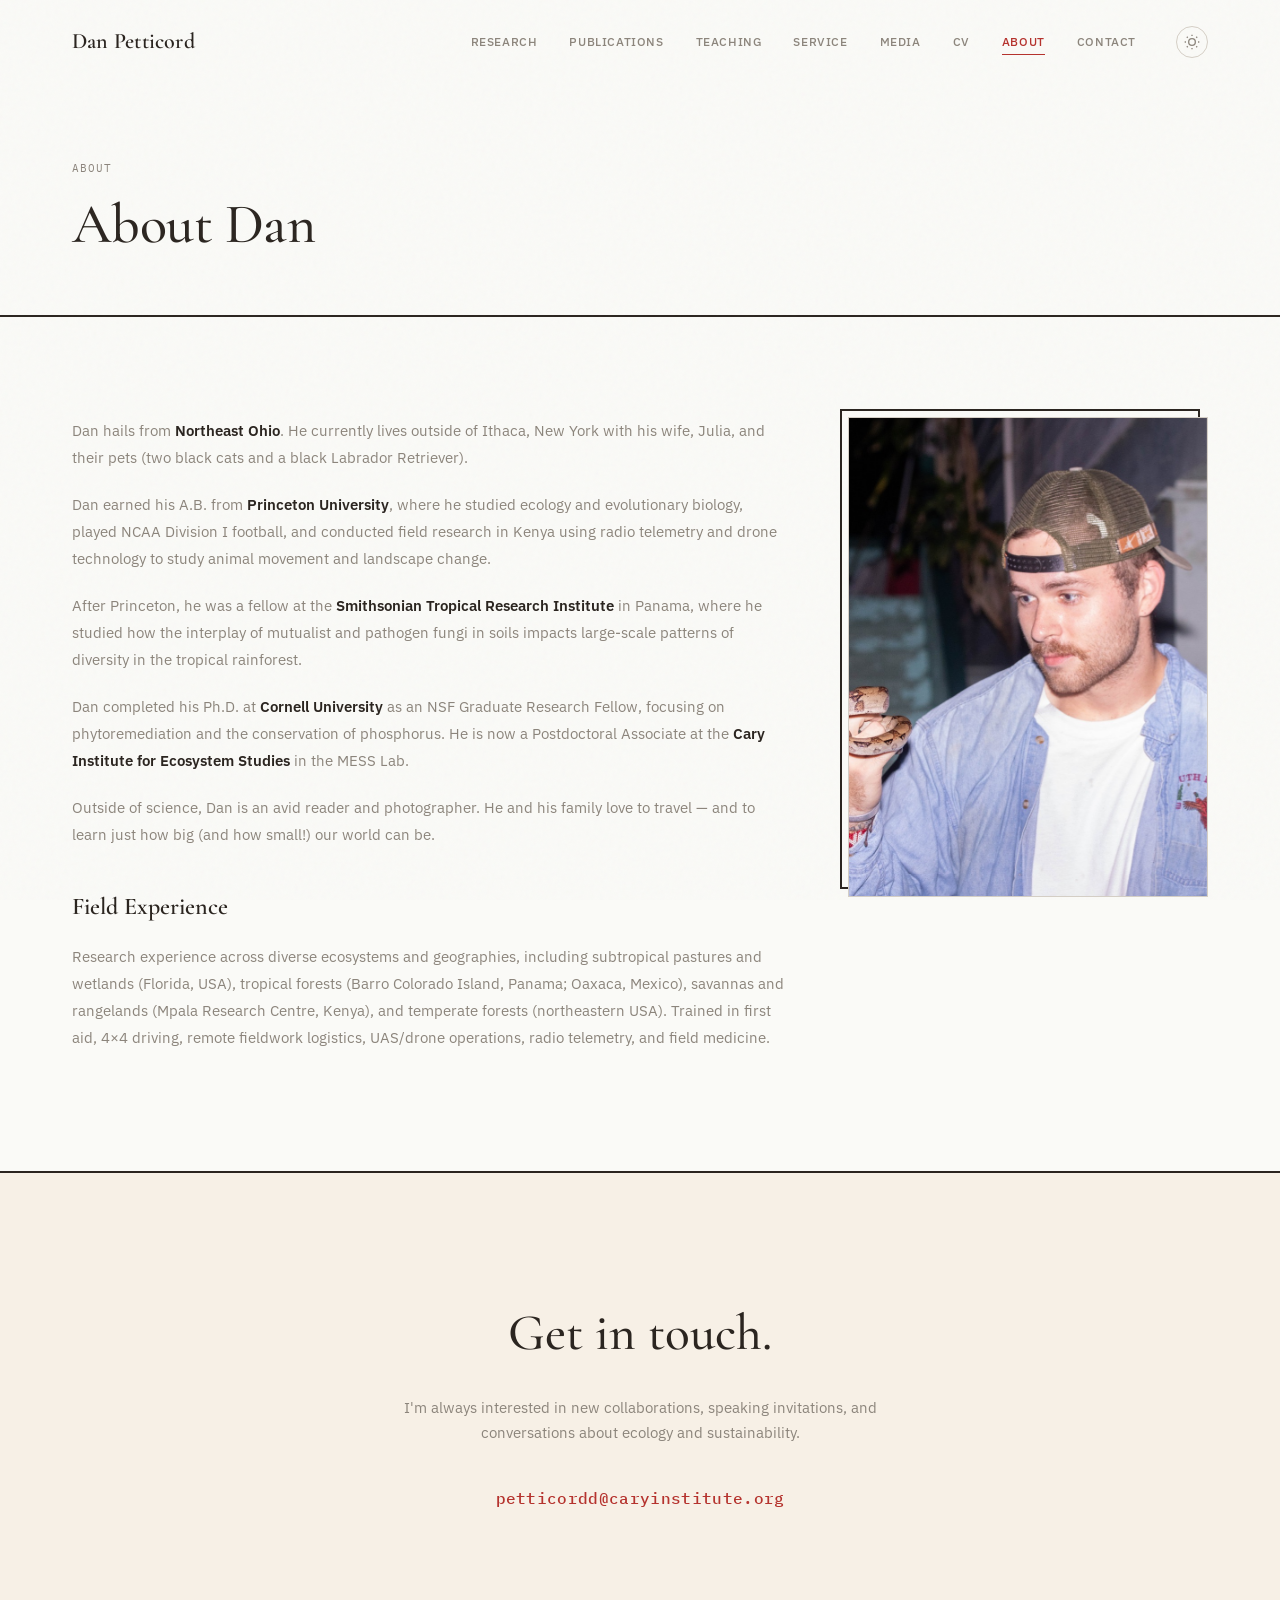
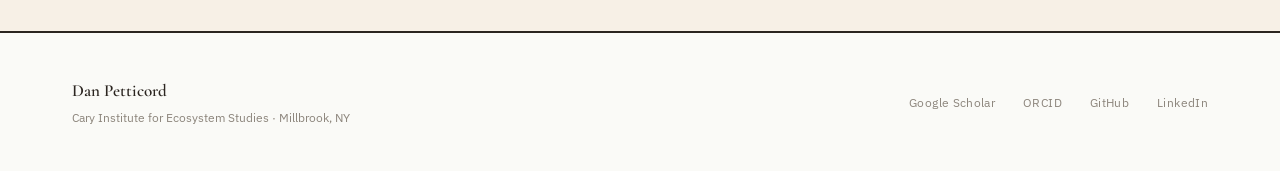
==== commit db723352: "updatingMedia" ====
--- a/about.html
+++ b/about.html
@@ -19,6 +19,7 @@
     <a href="publications.html" class="nav-link">Publications</a>
     <a href="teaching.html" class="nav-link">Teaching</a>
     <a href="service.html" class="nav-link">Service</a>
+    <a href="media.html" class="nav-link">Media</a>
     <a href="cv.html" class="nav-link">CV</a>
     <a href="about.html" class="nav-link active">About</a>
     <a href="contact.html" class="nav-link">Contact</a>
@@ -51,7 +52,7 @@
     <div style="position:relative;">
       <div style="position:absolute;top:-8px;left:-8px;right:8px;bottom:8px;border:2px solid var(--border-dark);z-index:0;"></div>
       <div style="position:relative;z-index:1;width:100%;aspect-ratio:3/4;overflow:hidden;background:var(--grid);border:1px solid var(--border);">
-        <img id="about-photo" src="images/DJ.jpg" alt="Dan in the field" style="width:100%;height:100%;object-fit:cover;transition:opacity 0.6s cubic-bezier(0.4,0,0.2,1);will-change:opacity;">
+        <img id="about-photo" src="images/boa_headshot.jpg" alt="Dan in the field" style="width:100%;height:100%;object-fit:cover;transition:opacity 0.6s cubic-bezier(0.4,0,0.2,1);will-change:opacity;">
       </div>
     </div>
   </div>
--- a/css/styles.css
+++ b/css/styles.css
@@ -115,8 +115,12 @@
   padding: 14px var(--page-pad);
   background: rgba(250,250,247,0.95);
   backdrop-filter: blur(20px);
+  -webkit-backdrop-filter: blur(20px);
   border-bottom-color: var(--border-dark);
 }
+
+/* Remove backdrop-filter when mobile menu is open — it creates a containing block that breaks position:fixed on children */
+.nav.menu-open { backdrop-filter: none; -webkit-backdrop-filter: none; background: var(--bg); }
 
 .nav-name {
   font-family: var(--font-serif);
@@ -798,15 +802,18 @@
   :root { --page-pad: 24px; }
   .nav-links {
     display: none;
-    position: fixed; top: 0; left: 0; right: 0; bottom: 0;
-    background: var(--bg); z-index: 100;
+    position: fixed; top: 0; left: 0; width: 100%; height: 100vh;
+    background: var(--bg); z-index: 105;
     flex-direction: column; align-items: center; justify-content: center;
     gap: 28px;
   }
   .nav-links.open { display: flex; }
-  .nav-links.open .nav-link { font-size: 22px; }
+  .nav-links.open .nav-link { font-size: 22px; text-transform: none; letter-spacing: 0; }
+  .nav-links.open .theme-toggle {
+    position: static; transform: none; margin-top: 16px;
+    width: 44px; height: 44px;
+  }
   .nav-hamburger { display: block; z-index: 110; }
-  .theme-toggle { position: absolute; right: 60px; top: 50%; transform: translateY(-50%); }
   .research-grid { grid-template-columns: 1fr; }
   .teaching-grid { grid-template-columns: 1fr; }
   .stat-bar { grid-template-columns: 1fr; }
